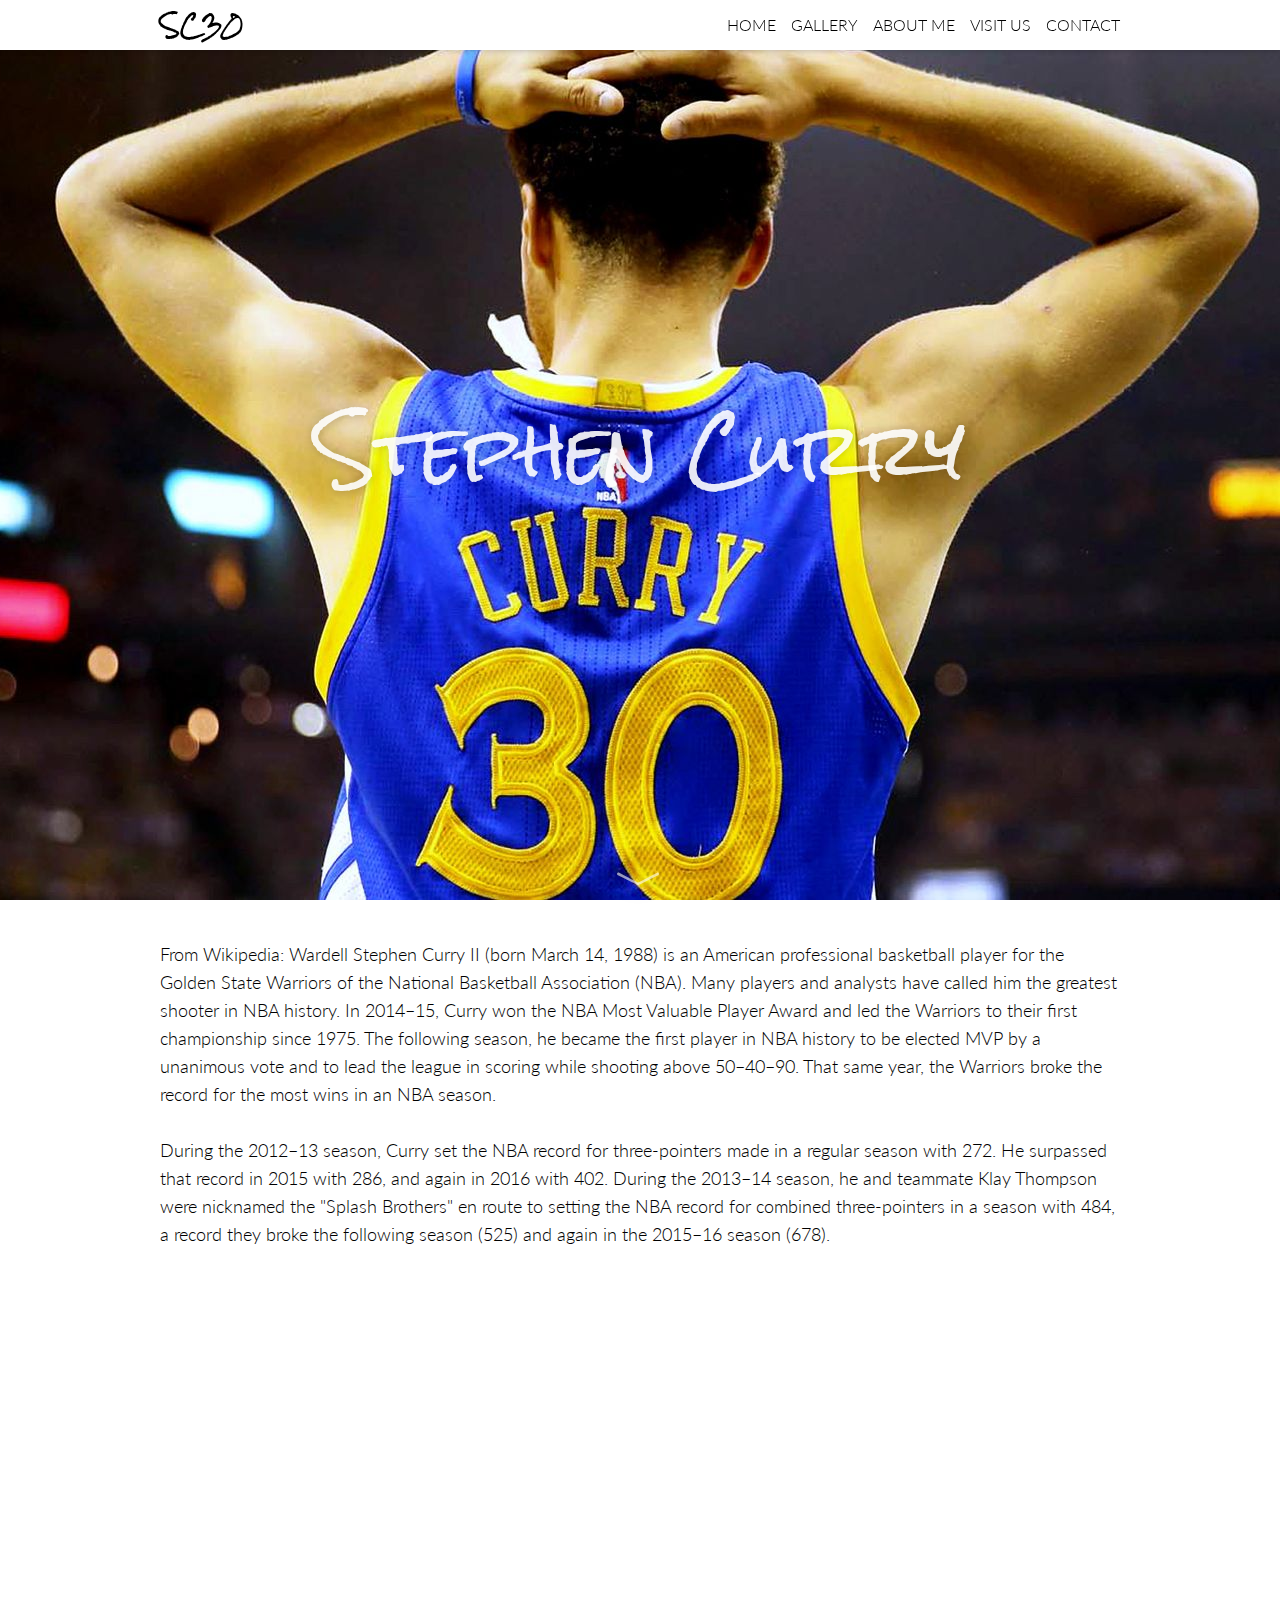
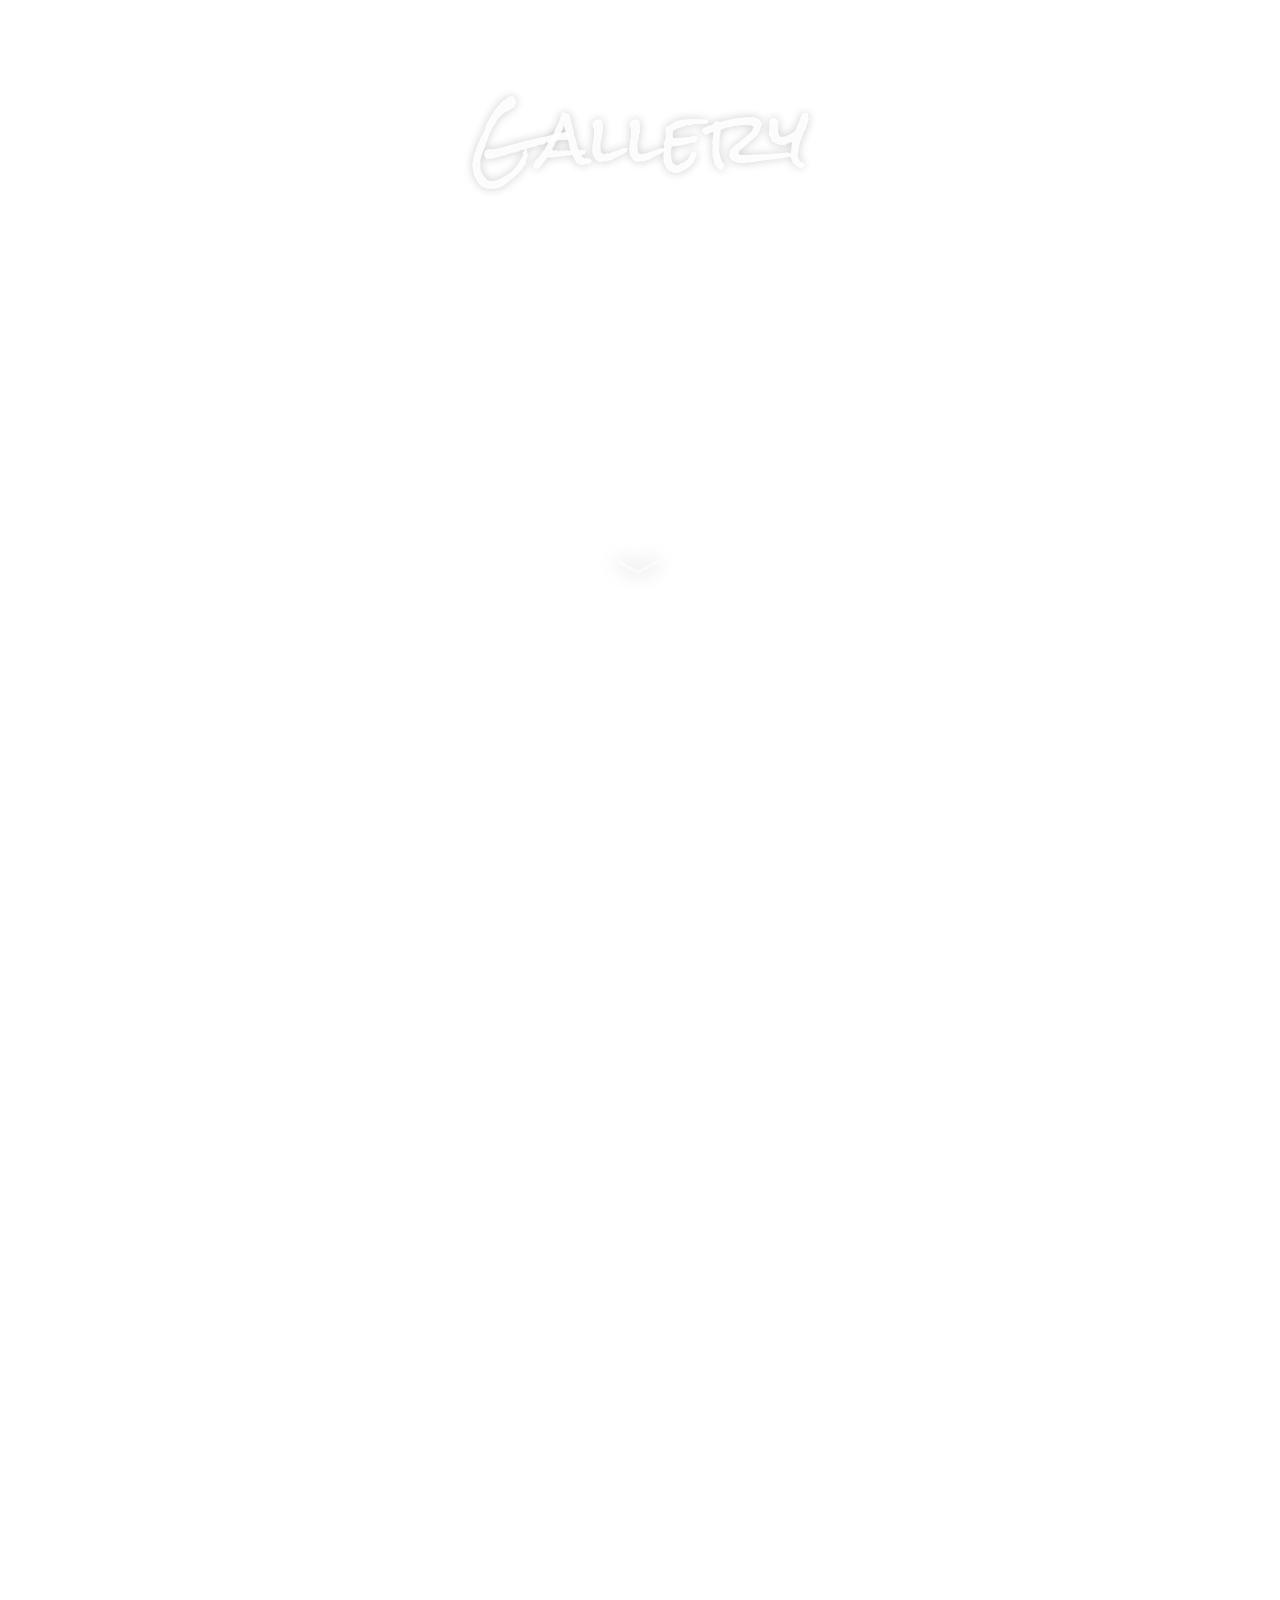
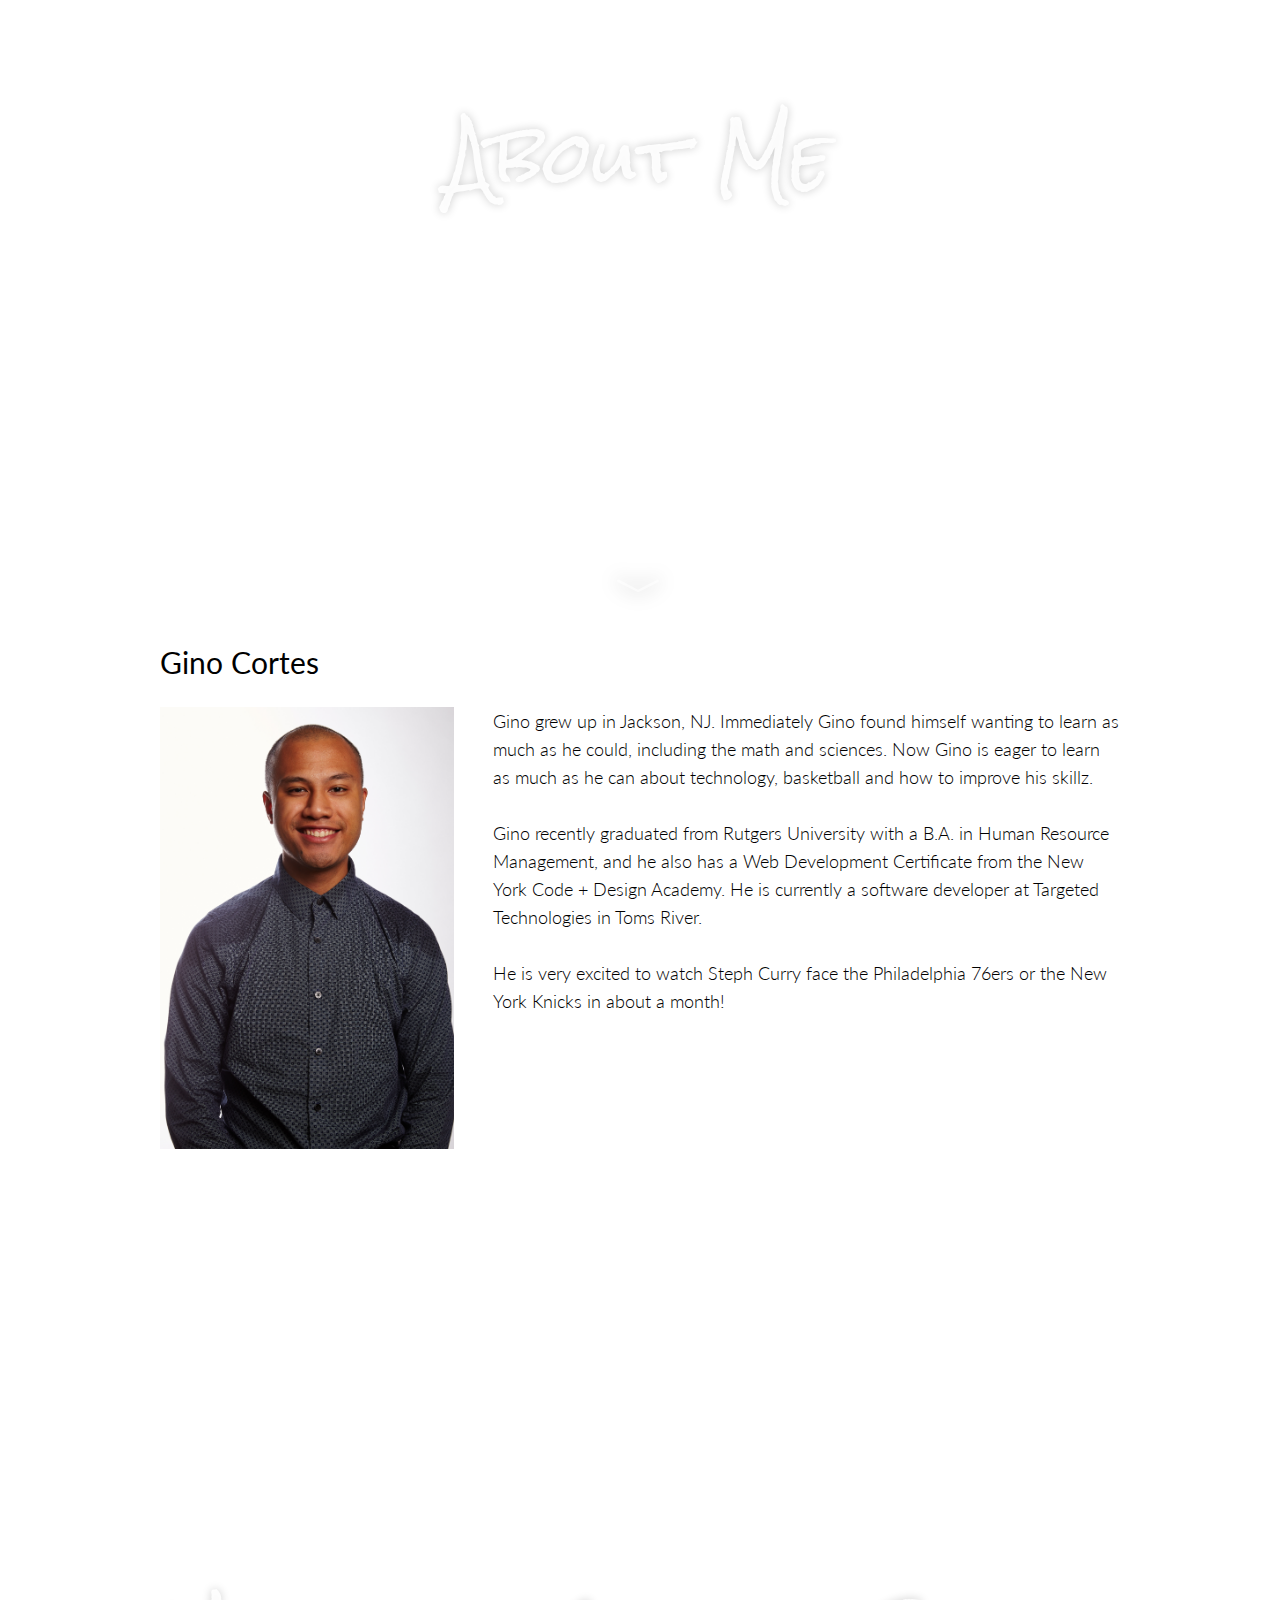
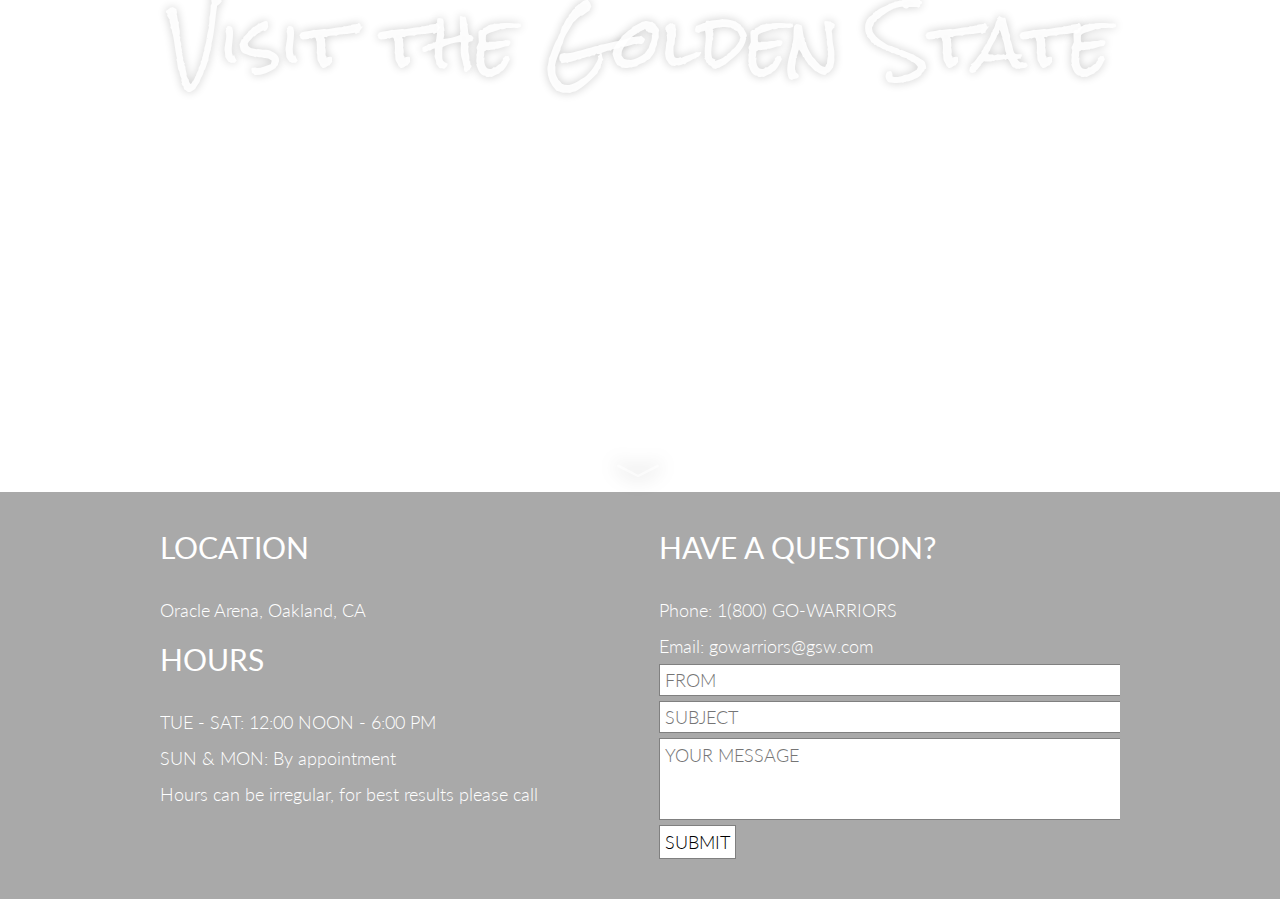
==== index.html @ 9d623b3f "initial commit" ====
<!DOCTYPE html>
<html>
  <head>
    <meta charset="UTF-8">
    <link rel="stylesheet" href="reset.css">
    <link rel="stylesheet" href="stylesheet.css">
    <link href='https://fonts.googleapis.com/css?family=Lato:400,300' rel='stylesheet' type='text/css'>
    <link href='https://fonts.googleapis.com/css?family=Rock+Salt' rel='stylesheet' type='text/css'>
  </head>
  <body>
    <nav id="nav">
      <div class="container">
        <a href="#home">
          <h1>SC30</h1>
        </a>

        <ul class="topnav" id="myTopnav">
          <li><a href="#home">HOME</a></li>
          <li><a href="#gallery_content">GALLERY</a></li>
          <li class="about"><a href="#about_content">ABOUT ME</a></li>
          <li><a href="#visit">VISIT US</a></li>
          <li><a href="#contact">CONTACT</a></li>
        </ul>
        <div class="icon">
          <a href="javascript:void(0);" onclick="navCollapse()">&#9776;</a>
        </div>
      </div>
    </nav>

    <section id="home" class="module parallax parallax-1">
      <div class="container">
        <div class="title">
          <h1>Stephen Curry</h1>
        </div>
        <div class="arrow">
          <a href="#home_content">﹀</a>
        </div>
      </div>
    </section>

    <section id="home_content" class="module content">
      <div class="container">
        <p>From Wikipedia: Wardell Stephen Curry II (born March 14, 1988) is an American professional basketball player for the Golden State Warriors of the National Basketball Association (NBA). Many players and analysts have called him the greatest shooter in NBA history. In 2014–15, Curry won the NBA Most Valuable Player Award and led the Warriors to their first championship since 1975. The following season, he became the first player in NBA history to be elected MVP by a unanimous vote and to lead the league in scoring while shooting above 50–40–90. That same year, the Warriors broke the record for the most wins in an NBA season.

        <p>During the 2012–13 season, Curry set the NBA record for three-pointers made in a regular season with 272. He surpassed that record in 2015 with 286, and again in 2016 with 402. During the 2013–14 season, he and teammate Klay Thompson were nicknamed the "Splash Brothers" en route to setting the NBA record for combined three-pointers in a season with 484, a record they broke the following season (525) and again in the 2015–16 season (678).</p>

      </div>
    </section>

    <section id="gallery" class="module parallax parallax-2">
      <div class="container">
        <div class="title">
          <h1>Gallery</h1>
        </div>
        <div class="arrow">
          <a href="#gallery_content">﹀</a>
        </div>
      </div>
    </section>

    <section id="gallery_content" class="module content">
      <div class="container">
        <!-- <a data-img="images/DSC_4777.jpg" class="lightbox-link">
          <img src="images/DSC_4777.jpg" />
        </a> -->
        <iframe width="300" height="210" src="https://www.youtube.com/embed/7U4FUwB8Ofk" frameborder="0" allowfullscreen></iframe>
        <iframe width="300" height="210" src="https://www.youtube.com/embed/9dheZHuPSAo" frameborder="0" allowfullscreen></iframe>
        <iframe width="300" height="210" src="https://www.youtube.com/embed/wn0rQGh5ego" frameborder="0" allowfullscreen></iframe>
        <iframe width="300" height="210" src="https://www.youtube.com/embed/OsiWRn01dj4" frameborder="0" allowfullscreen></iframe>
        <iframe width="300" height="210" src="https://www.youtube.com/embed/wp6wcRaCu84" frameborder="0" allowfullscreen></iframe>
        <iframe width="300" height="210" src="https://www.youtube.com/embed/8dA8y2tZZ0Q" frameborder="0" allowfullscreen></iframe>
        <iframe width="300" height="210" src="https://www.youtube.com/embed/DySFnBSUsrs" frameborder="0" allowfullscreen></iframe>
        <iframe width="300" height="210" src="https://www.youtube.com/embed/Zr3hZNJANSE" frameborder="0" allowfullscreen></iframe>
        <iframe width="300" height="210" src="https://www.youtube.com/embed/LHdahxlUPac" frameborder="0" allowfullscreen></iframe>
      </div>
    </section>

    <section id="about" class="module parallax parallax-4">
      <div class="container">
        <div class="title">
          <h1>About Me</h1>
        </div>
        <div class="arrow">
          <a href="#about_content">﹀</a>
        </div>
      </div>
    </section>

    <section id="about_content" class="module content">
      <div class="container">
        <h2>Gino Cortes</h2>
        <div class="row">
          <div class="four columns">
            <img src="images/BusinessCasual.jpg">
          </div>
          <div class="eight columns">
            <p>Gino grew up in Jackson, NJ. Immediately Gino found himself wanting to learn as much as he could, including the math and sciences. Now Gino is eager to learn as much as he can about technology, basketball and how to improve his skillz.

            <p>Gino recently graduated from Rutgers University with a B.A. in Human Resource Management, and he also has a Web Development Certificate from the New York Code + Design Academy. He is currently a software developer at Targeted Technologies in Toms River.</p>

            <p>He is very excited to watch Steph Curry face the Philadelphia 76ers or the New York Knicks in about a month!</p>
          </div>
        </div>
      </div>
    </section>

    <a href="https://www.google.com/maps/place/Oracle+Arena/@37.7502959,-122.2052381,17z/data=!3m1!4b1!4m5!3m4!1s0x808f85c378abe8b1:0x6497349cedd00de4!8m2!3d37.7502917!4d-122.2030494?hl=en" target="_blank">
      <section id="visit" class="module parallax parallax-5">
          <div class="container">
            <div class="title">
              <h1>Visit the Golden State</h1>
            </div>
            <div class="arrow">
              <a href="#contact">﹀</a>
            </div>
          </div>
      </section>
    </a>
    
    <footer id="contact" class="module content">
      <div class="container">
        <div class="row">
          <div class="six columns">
            <h2>LOCATION</h2>
            <p>Oracle Arena, Oakland, CA</p><br>

            <h2>HOURS</h2>
            <p>TUE - SAT: 12:00 NOON - 6:00 PM</p>
            <p>SUN & MON: By appointment</p>
            <p>Hours can be irregular, for best results please call</p><br>
          </div>
          <div class="six columns">
            <h2>HAVE A QUESTION?</h2>
            <p>Phone: 1(800) GO-WARRIORS</p>
            <p>Email: gowarriors@gsw.com</p>
            <!-- <form method="post" action="/email_response">  -->
              <input type="email" id="frombox" name="from" placeholder="from" required>
              <input type="text" id="subbox" name="subject" placeholder="subject" required>
              <textarea type="text" id="bodybox" name="body" placeholder="your message" required></textarea>
              <input type="submit" class="button">
            <!-- </form>             -->
          </div>
        </div>
      </div>
    </footer>
    <!-- SCRIPTS -->
    <script src="https://ajax.googleapis.com/ajax/libs/jquery/2.2.4/jquery.min.js"></script>
    <script src="js/modal.js"></script>
    <script src="js/topnav.js"></script>
    <!-- LIGHTBOX SCRIPT -->
    <script src="https://ajax.googleapis.com/ajax/libs/jquery/2.2.4/jquery.min.js"></script>
    <script src="js/lightbox.js"></script>
  </body>
</html>
---- stylesheet.css ----
/* 
* Skeleton V2.0.4
* Copyright 2014, Dave Gamache
* www.getskeleton.com
* Free to use under the MIT license.
* http://www.opensource.org/licenses/mit-license.php
* 12/29/2014

 Grid
–––––––––––––––––––––––––––––––––––––––––––––––––– */
.container {
  position: relative;
  width: 100%;
  max-width: 960px;
  margin: 0 auto;
  padding: 0 20px;
  box-sizing: border-box; }
.column,
.columns {
  width: 100%;
  float: left;
  box-sizing: border-box; }

/* For devices larger than 400px */
@media (min-width: 400px) {
  .container {
    width: 85%;
    padding: 0; }
}

/* For devices larger than 550px */
@media (min-width: 550px) {
  .container {
    width: 80%; }
  .column,
  .columns {
    margin-left: 4%; }
  .column:first-child,
  .columns:first-child {
    margin-left: 0; }

  .one.column,
  .one.columns                    { width: 4.66666666667%; }
  .two.columns                    { width: 13.3333333333%; }
  .three.columns                  { width: 22%;            }
  .four.columns                   { width: 30.6666666667%; }
  .five.columns                   { width: 39.3333333333%; }
  .six.columns                    { width: 48%;            }
  .seven.columns                  { width: 56.6666666667%; }
  .eight.columns                  { width: 65.3333333333%; }
  .nine.columns                   { width: 74.0%;          }
  .ten.columns                    { width: 82.6666666667%; }
  .eleven.columns                 { width: 91.3333333333%; }
  .twelve.columns                 { width: 100%; margin-left: 0; }

  .one-third.column               { width: 30.6666666667%; }
  .two-thirds.column              { width: 65.3333333333%; }

  .one-half.column                { width: 48%; }

  /* Offsets */
  .offset-by-one.column,
  .offset-by-one.columns          { margin-left: 8.66666666667%; }
  .offset-by-two.column,
  .offset-by-two.columns          { margin-left: 17.3333333333%; }
  .offset-by-three.column,
  .offset-by-three.columns        { margin-left: 26%;            }
  .offset-by-four.column,
  .offset-by-four.columns         { margin-left: 34.6666666667%; }
  .offset-by-five.column,
  .offset-by-five.columns         { margin-left: 43.3333333333%; }
  .offset-by-six.column,
  .offset-by-six.columns          { margin-left: 52%;            }
  .offset-by-seven.column,
  .offset-by-seven.columns        { margin-left: 60.6666666667%; }
  .offset-by-eight.column,
  .offset-by-eight.columns        { margin-left: 69.3333333333%; }
  .offset-by-nine.column,
  .offset-by-nine.columns         { margin-left: 78.0%;          }
  .offset-by-ten.column,
  .offset-by-ten.columns          { margin-left: 86.6666666667%; }
  .offset-by-eleven.column,
  .offset-by-eleven.columns       { margin-left: 95.3333333333%; }

  .offset-by-one-third.column,
  .offset-by-one-third.columns    { margin-left: 34.6666666667%; }
  .offset-by-two-thirds.column,
  .offset-by-two-thirds.columns   { margin-left: 69.3333333333%; }

  .offset-by-one-half.column,
  .offset-by-one-half.columns     { margin-left: 52%; }

}

/* ============================================================
  NAV
============================================================ */
nav {
	position: fixed;
	z-index: 10;
	width: 100%;
	background: rgba(255,255,255,1);
	height: 50px;
  box-shadow: 0 1px 5px rgba(0,0,0,0.2);
}

nav h1 {
  color: black;
  font-family: 'Rock Salt';
  font-size: 24px;
  line-height: 50px;
} 
@media screen and (max-width:500px) {
  nav h1 {font-size: 20px;}
}

ul.topnav {
    position: absolute;
    top: 0;
    right: 0;
    list-style-type: none;
    margin: 0;
    padding: 0;
    background-color: rgba(255,255,255,1);
}

ul.topnav li {
  position: relative;
  float: left;
}

ul.topnav li a {
	display: inline-block;
	color: black;
	text-decoration: none;
	font-family: 'Lato';
	font-weight: 300;
	font-size: 16px;
	line-height: 50px;
	padding-left: 15px;
  transition: 0.3s;
}

ul.topnav li a:hover {
	color: purple;
}

/*COLLAPSIBLE MENU*/
div.icon {
  display: none;
}

@media screen and (max-width:1200px) {
  ul.topnav li {
    display: none;
  }
  div.icon {
    float: left;
    display: inline-block;
  }
  div.icon a {
    font-size: 32px;  
    color: black;  
  }
}

/* The "responsive" class is added to the topnav with JavaScript when the user clicks on the icon. This class makes the topnav look good on small screens */
@media screen and (max-width:1200px) {
  ul.topnav.responsive {
    padding: 0 25px 5px 0;
    box-shadow: 0px 1px 1px rgba(0,0,0,0.2);
    margin-top: 50px;
  }
  div.icon {
    position: absolute;
    right: 0;
    top: 9px;
  }
  ul.topnav.responsive li {
    float: none;
    display: inline;
  }
  ul.topnav.responsive li a {
    display: block;
    text-align: left;
  }
  div.icon a:hover {
    color: purple;
  }
}

/*ORCHID CARE DROP DOWN MENU*/
ul.topnav ul {
	display: none;
	position: absolute;
	top: 50px;
	left: 0;
	background: rgba(255,255,255,1);
	padding: 0 25px 5px 0;
  box-shadow: 0px 1px 1px rgba(0,0,0,0.2);
}

ul.topnav ul li {
	float: none;
	width: 210px;
  line-height: 40px;
}

ul.topnav li:hover > ul {
	display: block;
}

ul.topnav.responsive li:hover > ul {
  display: none;
}

/*SOCIAL*/
/*.social {
  position: absolute;
  top: 30px;
  right: 5%;
}

.social a {
  width: 20px;
  height: 20px;
  display: inline-block;
  background-size: cover;
  margin-right: 10px;
}

.facebook {
  background: transparent url('images/FB-512.png') center top no-repeat;
}

.facebook:hover {
   background-image: url('images/FB-512-purple.png');
}

.twitter {
  background: transparent url('images/T-512.png') center top no-repeat;
}

.twitter:hover {
   background-image: url('images/T-512-purple.png');
}

.instagram {
  background: transparent url('images/IG-512.png') center top no-repeat;
}

.instagram:hover {
   background-image: url('images/IG-512-purple.png');
}*/

/* ============================================================
  FOOTER
============================================================ */
footer {
	background: darkgrey;
	color: white;
  padding: 40px 0;
}

footer p {
  text-align: left;
  font-family: 'Lato', sans-serif;
  font-weight: 300;
  font-size: 18px;
  line-height: 36px;
}
/*
footer div:last-child {
  margin-bottom: 36px;
}*/

form {
  margin-top: 18px;
  display: inline-block;
  width: 100%;
}

input, textarea {
  border: 1px solid grey;
  padding: 5px;
  font-size: 18px;
  font-family: 'Lato', sans-serif;
  font-weight: 300;
}

::-webkit-input-placeholder {
 font-size: 18px;
 text-transform: uppercase;
 font-family: 'Lato', sans-serif;
 font-weight: 300;
}
:-moz-placeholder { /* older Firefox*/
 font-size: 18px;
 text-transform: uppercase;
 font-family: 'Lato', sans-serif;
 font-weight: 300;
}
::-moz-placeholder { /* Firefox 19+ */ 
 font-size: 18px;
 text-transform: uppercase;
 font-family: 'Lato', sans-serif;
 font-weight: 300;
} 
:-ms-input-placeholder { 
 font-size: 18px;
 text-transform: uppercase;
 font-family: 'Lato', sans-serif;
 font-weight: 300;
}

#frombox, #tobox, #subbox {
  display: block;
  width: 100%;
  height: 20px;
  margin-bottom: 5px;
}
#bodybox {
  display: block;
  width: 100%;
  height: 70px;
  margin-bottom: 5px;
}
.button {
  font-size: 18px;
  text-transform: uppercase;
  font-family: 'Lato', sans-serif;
  font-weight: 300;
  background-color: white;
}

/* ============================================================
  SECTIONS
============================================================ */

/*H2 SUBHEADER FONT*/
h2 {
  font-family: 'Lato', sans-serif;
  font-weight: 400;
  font-size: 30px;
  margin-bottom: 30px;
}

/*H3 SUBHEADER FONT*/
h3 {
	font-family: 'Lato', sans-serif;
	font-weight: 300;
	font-size: 25px;
	margin-bottom: 25px;
}

/*P GENERAL TEXT FONT*/
section.module p {
  font-family: 'Lato', sans-serif;
  font-weight: 300;
  line-height: 28px;
  font-size: 18px;
  margin-bottom: 28px;
}

section.module p:last-child {
  margin-bottom: 0;
}

section.module.content {
  padding: 40px 0;
  background-color: white;
  text-align: left;
}

section.module.content #gallery_content {
  text-align: center;
}

section.module.parallax {
  height: 100vh;
  background-position: 50% 50%;
  background-repeat: no-repeat;
  background-attachment: fixed;
  background-size: cover;
}

section.module.parallax.care {
  height: 80vh;
  background-position: 50% 50%;
  background-repeat: no-repeat;
  background-attachment: fixed;
  background-size: cover;
}

section.module.parallax .title {
  position: relative;
  top: 50vh;
  -ms-transform: translate(0,-50%);
  -webkit-transform: translate(0,-50%);
  transform: translate(0,-50%);
}

section.module.parallax.care .title {
  top: 45vh;
}

section.module.parallax h1 {
  font-family: 'Rock Salt', cursive;
  font-weight: 400;
  color: rgba(255, 255, 255, 0.9);
  font-size: 70px;
  line-height: 100px;
  text-align: center;
  text-shadow: 0 0 10px rgba(0, 0, 0, 0.2);
}

section.module.parallax .arrow {
  position: absolute;
  top: 98vh;
  left: 50%;
  -ms-transform: translate(-50%,-50%);
  -webkit-transform: translate(-50%,-50%);
  transform: translate(-50%,-50%);
  font-family: 'Lato', sans-serif;
  font-weight: 300;
  font-size: 50px;
  line-height: 50px;
  text-shadow: 0 0 20px rgba(0, 0, 0, 0.4);
}

section.module.parallax a {
  color: rgba(255, 255, 255, 0.6);
}

section.module.parallax a:hover {
  color: rgba(128, 0, 128, 0.6);
}

/* INDEX BG IMAGES */
section.module.parallax-1 {
  background-image: url("images/curry1.jpg");
}
section.module.parallax-2 {
  background-image: url("images/curry2.jpg");
}
/*section.module.parallax-3 {
  background-image: url("images/curry2.jpg");
}*/
section.module.parallax-4 {
  background-image: url("images/curry4.jpg");
}
section.module.parallax-5 {
  /*background-image: url("images/map.png");*/
  background-image: url("images/finals.png");
}

/* CARE BG IMAGES */
section#phals {
	background-image: url("images/care1.jpg");
}
section#cattleya {
  background-image: url("images/care2.jpg");
}
section#dendro {
  background-image: url("images/care3.jpg");
}
section#odonts {
  background-image: url("images/care4.jpg");
}
section#paphs {
  background-image: url("images/care5.jpg");
}

#gallery_content {
  text-align: center;
}

#gallery_content img {
  width: 300px;
  display: inline-block;
  margin: 5px;
}

#care_content {
  text-align: center;
}

#care_content img {
  width: 300px;
}
.carebox {
  display: inline-block;
  margin: 10px 5px;
}

#about_content img {
  width: 100%;
}

.row {
  overflow: hidden;
}

/*.about_column {
  display: inline-block;
  height: 300px;
  overflow: hidden;
}

.about_column:last-child {
  width: 640px;
}

.about_column img {
  margin-right: 20px;
}*/

section.module.content a {
  color: black;
}
section.module.content a:hover {
  color: purple;
}
section.module a.lightbox-link {
  cursor: pointer;
}
section a img {
  transition: all .2s ease-in-out;
}
section a img:hover {
  transform: scale(1.025);
}

a {
  text-decoration: none;
}

/*@media all and (min-width: 600px) {
  section.module h2 {
    font-size: 42px;
  }
  section.module p {
    font-size: 20px;
  }
  section.module.parallax h1 {
    font-size: 96px;
  }
}*/
/*@media all and (min-width: 960px) {
  section.module.parallax h1 {
    font-size: 160px;
  }
}*/

/* ============================================================
  LIGHTBOX & EMAIL MODAL
============================================================ */

#lightbox img {
  position: absolute;
  top: 50%;
  left: 50%;
  -ms-transform: translate(-50%,-50%);
  -webkit-transform: translate(-50%,-50%);
  transform: translate(-50%,-50%);
  height: 85vh;
}

#lightbox, #modal {
  position: fixed;
  top: 0;
  left: 0;
  background-color: rgba(0,0,0,0.8);
  width: 100vw;
  height: 100vh;
  z-index: 20;
  cursor: pointer;
  display: none
}
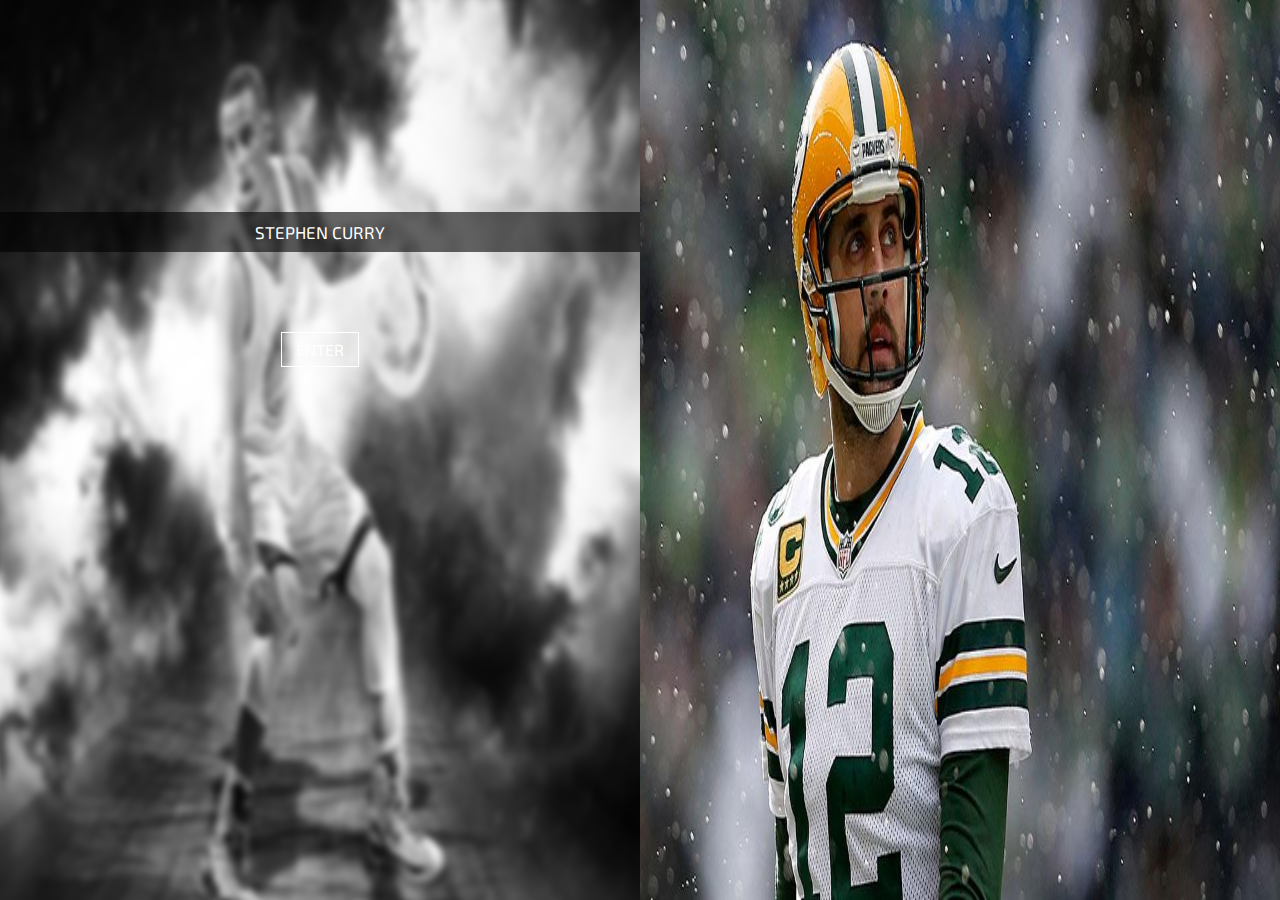
==== commit e4ea87b6: "vh used and font changed" ====
--- a/index.html
+++ b/index.html
@@ -1,154 +1,35 @@
 <!DOCTYPE html>
 <html>
-  <head>
-    <meta charset="UTF-8">
-    <link rel="stylesheet" href="reset.css">
-    <link rel="stylesheet" href="stylesheet.css">
-    <link href='https://fonts.googleapis.com/css?family=Lato:400,300' rel='stylesheet' type='text/css'>
-    <link href='https://fonts.googleapis.com/css?family=Rock+Salt' rel='stylesheet' type='text/css'>
-  </head>
-  <body>
-    <nav id="nav">
-      <div class="container">
-        <a href="#home">
-          <h1>SC30</h1>
-        </a>
-
-        <ul class="topnav" id="myTopnav">
-          <li><a href="#home">HOME</a></li>
-          <li><a href="#gallery_content">GALLERY</a></li>
-          <li class="about"><a href="#about_content">ABOUT ME</a></li>
-          <li><a href="#visit">VISIT US</a></li>
-          <li><a href="#contact">CONTACT</a></li>
-        </ul>
-        <div class="icon">
-          <a href="javascript:void(0);" onclick="navCollapse()">&#9776;</a>
+<head>
+	<title>Choose A Legend</title>
+	<link rel="icon" href="images/rain.jpeg">
+	<link rel="stylesheet" href="stylesheet.css">
+	<link href="https://fonts.googleapis.com/css?family=Exo+2" rel="stylesheet">
+	<style>
+		a, h2 {
+			font-family: 'Exo 2', sans-serif;
+		}
+		body {
+			margin: 0;
+		}
+	</style>
+</head>
+<body>	
+    <div class="hovereffect">
+    	<img class="img-responsive fullheight" src="images/curry2.jpg">
+        <div class="overlay">
+           <br><br><br><br><br><br><br><br><br><br><br>
+           <h2>Stephen Curry</h2>
+           <a class="info" href="curry.html">Enter</a>
         </div>
-      </div>
-    </nav>
-
-    <section id="home" class="module parallax parallax-1">
-      <div class="container">
-        <div class="title">
-          <h1>Stephen Curry</h1>
+    </div>
+    <div class="hovereffect">
+    	<img class="img-responsive fullheight" src="images/rodgers1.jpg">
+        <div class="overlay">
+        	<br><br><br><br><br><br><br><br><br><br><br>
+        	<h2>Aaron Rodgers</h2>
+        	<a class="info" href="rodgers.html">Enter</a>
         </div>
-        <div class="arrow">
-          <a href="#home_content">﹀</a>
-        </div>
-      </div>
-    </section>
-
-    <section id="home_content" class="module content">
-      <div class="container">
-        <p>From Wikipedia: Wardell Stephen Curry II (born March 14, 1988) is an American professional basketball player for the Golden State Warriors of the National Basketball Association (NBA). Many players and analysts have called him the greatest shooter in NBA history. In 2014–15, Curry won the NBA Most Valuable Player Award and led the Warriors to their first championship since 1975. The following season, he became the first player in NBA history to be elected MVP by a unanimous vote and to lead the league in scoring while shooting above 50–40–90. That same year, the Warriors broke the record for the most wins in an NBA season.
-
-        <p>During the 2012–13 season, Curry set the NBA record for three-pointers made in a regular season with 272. He surpassed that record in 2015 with 286, and again in 2016 with 402. During the 2013–14 season, he and teammate Klay Thompson were nicknamed the "Splash Brothers" en route to setting the NBA record for combined three-pointers in a season with 484, a record they broke the following season (525) and again in the 2015–16 season (678).</p>
-
-      </div>
-    </section>
-
-    <section id="gallery" class="module parallax parallax-2">
-      <div class="container">
-        <div class="title">
-          <h1>Gallery</h1>
-        </div>
-        <div class="arrow">
-          <a href="#gallery_content">﹀</a>
-        </div>
-      </div>
-    </section>
-
-    <section id="gallery_content" class="module content">
-      <div class="container">
-        <!-- <a data-img="images/DSC_4777.jpg" class="lightbox-link">
-          <img src="images/DSC_4777.jpg" />
-        </a> -->
-        <iframe width="300" height="210" src="https://www.youtube.com/embed/7U4FUwB8Ofk" frameborder="0" allowfullscreen></iframe>
-        <iframe width="300" height="210" src="https://www.youtube.com/embed/9dheZHuPSAo" frameborder="0" allowfullscreen></iframe>
-        <iframe width="300" height="210" src="https://www.youtube.com/embed/wn0rQGh5ego" frameborder="0" allowfullscreen></iframe>
-        <iframe width="300" height="210" src="https://www.youtube.com/embed/OsiWRn01dj4" frameborder="0" allowfullscreen></iframe>
-        <iframe width="300" height="210" src="https://www.youtube.com/embed/wp6wcRaCu84" frameborder="0" allowfullscreen></iframe>
-        <iframe width="300" height="210" src="https://www.youtube.com/embed/8dA8y2tZZ0Q" frameborder="0" allowfullscreen></iframe>
-        <iframe width="300" height="210" src="https://www.youtube.com/embed/DySFnBSUsrs" frameborder="0" allowfullscreen></iframe>
-        <iframe width="300" height="210" src="https://www.youtube.com/embed/Zr3hZNJANSE" frameborder="0" allowfullscreen></iframe>
-        <iframe width="300" height="210" src="https://www.youtube.com/embed/LHdahxlUPac" frameborder="0" allowfullscreen></iframe>
-      </div>
-    </section>
-
-    <section id="about" class="module parallax parallax-4">
-      <div class="container">
-        <div class="title">
-          <h1>About Me</h1>
-        </div>
-        <div class="arrow">
-          <a href="#about_content">﹀</a>
-        </div>
-      </div>
-    </section>
-
-    <section id="about_content" class="module content">
-      <div class="container">
-        <h2>Gino Cortes</h2>
-        <div class="row">
-          <div class="four columns">
-            <img src="images/BusinessCasual.jpg">
-          </div>
-          <div class="eight columns">
-            <p>Gino grew up in Jackson, NJ. Immediately Gino found himself wanting to learn as much as he could, including the math and sciences. Now Gino is eager to learn as much as he can about technology, basketball and how to improve his skillz.
-
-            <p>Gino recently graduated from Rutgers University with a B.A. in Human Resource Management, and he also has a Web Development Certificate from the New York Code + Design Academy. He is currently a software developer at Targeted Technologies in Toms River.</p>
-
-            <p>He is very excited to watch Steph Curry face the Philadelphia 76ers or the New York Knicks in about a month!</p>
-          </div>
-        </div>
-      </div>
-    </section>
-
-    <a href="https://www.google.com/maps/place/Oracle+Arena/@37.7502959,-122.2052381,17z/data=!3m1!4b1!4m5!3m4!1s0x808f85c378abe8b1:0x6497349cedd00de4!8m2!3d37.7502917!4d-122.2030494?hl=en" target="_blank">
-      <section id="visit" class="module parallax parallax-5">
-          <div class="container">
-            <div class="title">
-              <h1>Visit the Golden State</h1>
-            </div>
-            <div class="arrow">
-              <a href="#contact">﹀</a>
-            </div>
-          </div>
-      </section>
-    </a>
-    
-    <footer id="contact" class="module content">
-      <div class="container">
-        <div class="row">
-          <div class="six columns">
-            <h2>LOCATION</h2>
-            <p>Oracle Arena, Oakland, CA</p><br>
-
-            <h2>HOURS</h2>
-            <p>TUE - SAT: 12:00 NOON - 6:00 PM</p>
-            <p>SUN & MON: By appointment</p>
-            <p>Hours can be irregular, for best results please call</p><br>
-          </div>
-          <div class="six columns">
-            <h2>HAVE A QUESTION?</h2>
-            <p>Phone: 1(800) GO-WARRIORS</p>
-            <p>Email: gowarriors@gsw.com</p>
-            <!-- <form method="post" action="/email_response">  -->
-              <input type="email" id="frombox" name="from" placeholder="from" required>
-              <input type="text" id="subbox" name="subject" placeholder="subject" required>
-              <textarea type="text" id="bodybox" name="body" placeholder="your message" required></textarea>
-              <input type="submit" class="button">
-            <!-- </form>             -->
-          </div>
-        </div>
-      </div>
-    </footer>
-    <!-- SCRIPTS -->
-    <script src="https://ajax.googleapis.com/ajax/libs/jquery/2.2.4/jquery.min.js"></script>
-    <script src="js/modal.js"></script>
-    <script src="js/topnav.js"></script>
-    <!-- LIGHTBOX SCRIPT -->
-    <script src="https://ajax.googleapis.com/ajax/libs/jquery/2.2.4/jquery.min.js"></script>
-    <script src="js/lightbox.js"></script>
-  </body>
+    </div>	
+</body>
 </html>--- a/stylesheet.css
+++ b/stylesheet.css
@@ -93,6 +93,92 @@
 }
 
 /* ============================================================
+  INDEX
+============================================================ */
+
+.hovereffect {
+  width: 50%;
+  height: 100%;
+  float: left;
+  overflow: hidden;
+  position: relative;
+  text-align: center;
+  cursor: default;
+}
+
+.hovereffect .overlay {
+  width: 100%;
+  height: 100%;
+  position: absolute;
+  overflow: hidden;
+  top: 0;
+  left: 0;
+}
+
+.hovereffect img {
+  display: block;
+  position: relative;
+  -webkit-transition: all 0.4s ease-in;
+  transition: all 0.4s ease-in;
+}
+
+.hovereffect:hover img {
+  filter: url('data:image/svg+xml;charset=utf-8,<svg xmlns="http://www.w3.org/2000/svg"><filter id="filter"><feColorMatrix type="matrix" color-interpolation-filters="sRGB" values="0.2126 0.7152 0.0722 0 0 0.2126 0.7152 0.0722 0 0 0.2126 0.7152 0.0722 0 0 0 0 0 1 0" /><feGaussianBlur stdDeviation="3" /></filter></svg>#filter');
+  filter: grayscale(1) blur(3px);
+  -webkit-filter: grayscale(1) blur(3px);
+  -webkit-transform: scale(1.2);
+  -ms-transform: scale(1.2);
+  transform: scale(1.2);
+}
+
+.hovereffect h2 {
+  text-transform: uppercase;
+  text-align: center;
+  position: relative;
+  font-size: 17px;
+  padding: 10px;
+  background: rgba(0, 0, 0, 0.6);
+}
+
+.hovereffect a.info {
+  display: inline-block;
+  text-decoration: none;
+  padding: 7px 14px;
+  border: 1px solid #fff;
+  margin: 50px 0 0 0;
+  background-color: transparent;
+}
+
+.hovereffect a.info:hover {
+  box-shadow: 0 0 5px #fff;
+}
+
+.hovereffect a.info, .hovereffect h2 {
+  -webkit-transform: scale(0.7);
+  -ms-transform: scale(0.7);
+  transform: scale(0.7);
+  -webkit-transition: all 0.4s ease-in;
+  transition: all 0.4s ease-in;
+  opacity: 0;
+  filter: alpha(opacity=0);
+  color: #fff;
+  text-transform: uppercase;
+}
+
+.hovereffect:hover a.info, .hovereffect:hover h2 {
+  opacity: 1;
+  filter: alpha(opacity=100);
+  -webkit-transform: scale(1);
+  -ms-transform: scale(1);
+  transform: scale(1);
+}
+
+.fullheight {
+  height: 100vh;
+  width: 100%
+}
+
+/* ============================================================
   NAV
 ============================================================ */
 nav {
@@ -454,21 +540,22 @@
   background-image: url("images/finals.png");
 }
 
-/* CARE BG IMAGES */
-section#phals {
-	background-image: url("images/care1.jpg");
-}
-section#cattleya {
-  background-image: url("images/care2.jpg");
-}
-section#dendro {
-  background-image: url("images/care3.jpg");
-}
-section#odonts {
-  background-image: url("images/care4.jpg");
-}
-section#paphs {
-  background-image: url("images/care5.jpg");
+/* AR INDEX BG IMAGES */
+section.module.parallax-1a {
+  background-image: url("images/rodgers3.jpg");
+}
+section.module.parallax-2a {
+  background-image: url("images/rodgers1.jpg");
+}
+/*section.module.parallax-3 {
+  background-image: url("images/curry2.jpg");
+}*/
+section.module.parallax-4a {
+  background-image: url("images/rodgers4.jpg");
+}
+section.module.parallax-5a {
+  /*background-image: url("images/map.png");*/
+  background-image: url("images/rodgersWin2.jpg");
 }
 
 #gallery_content {
